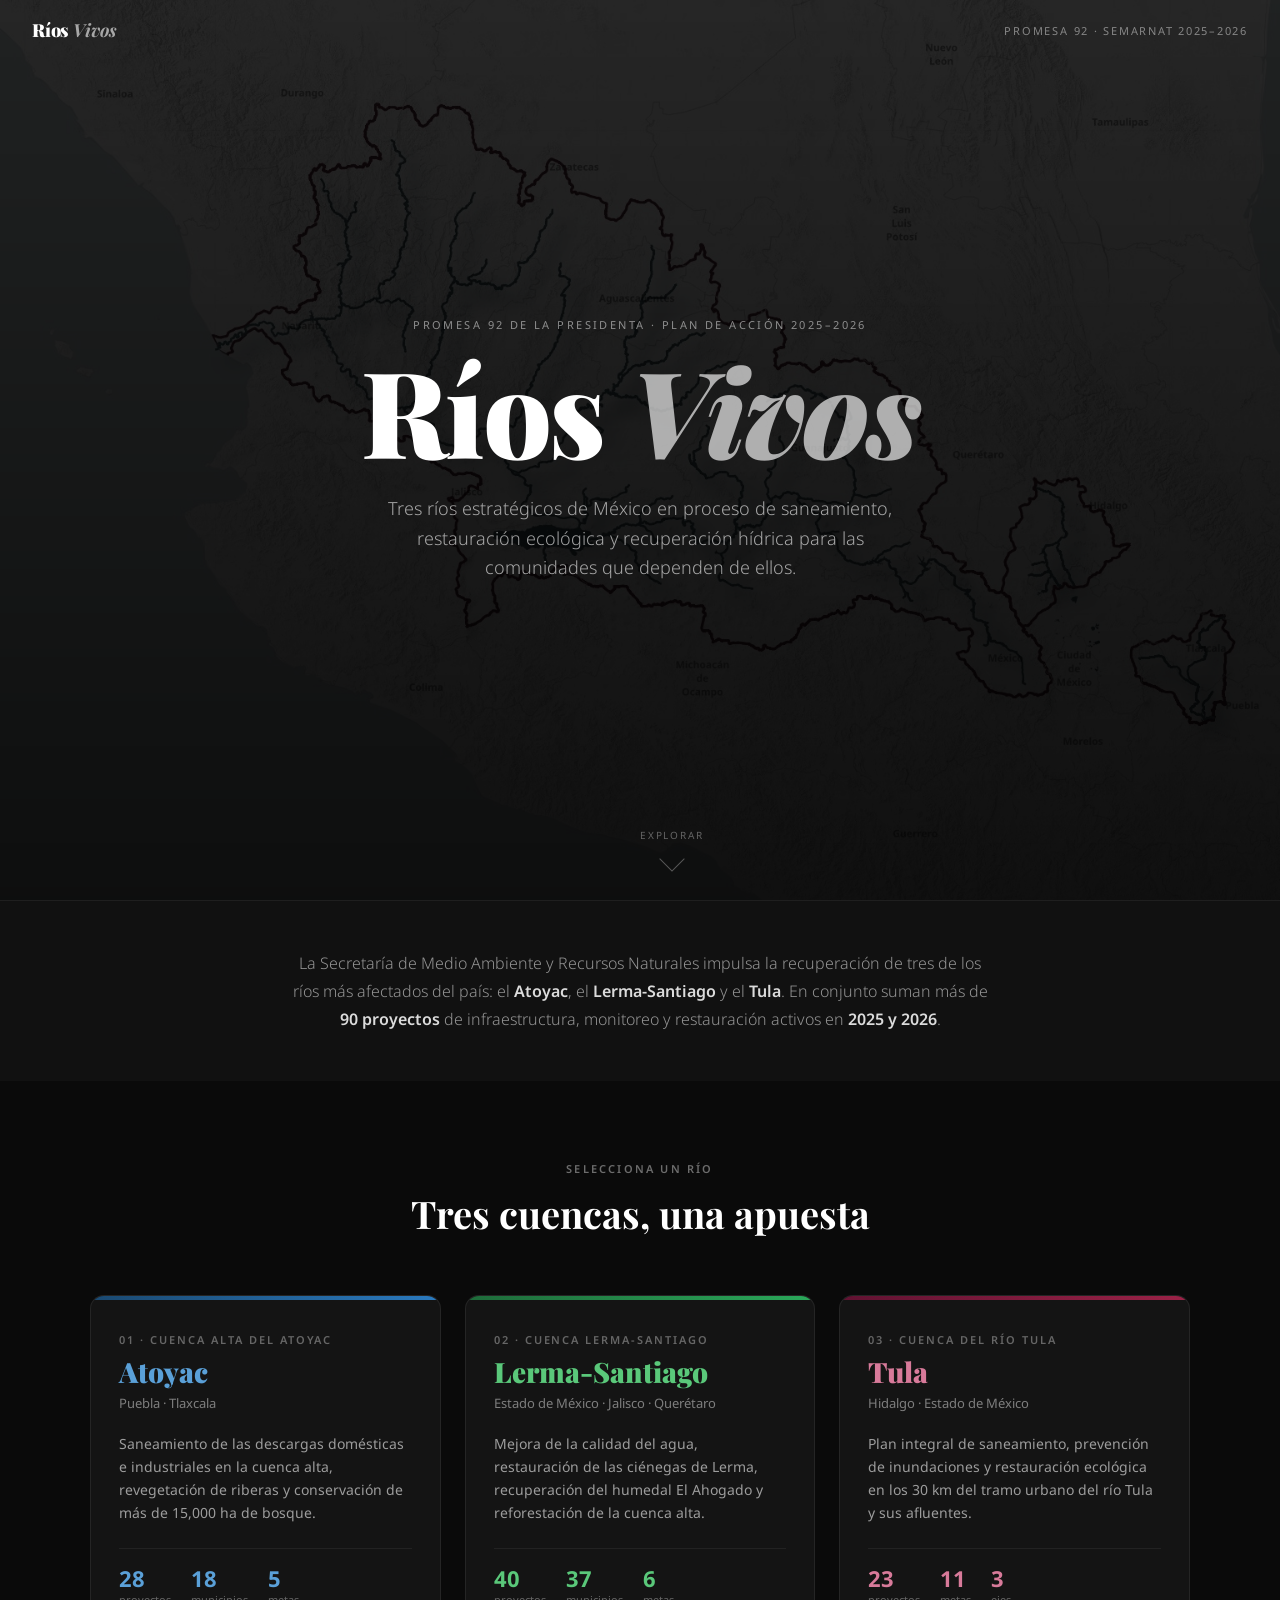
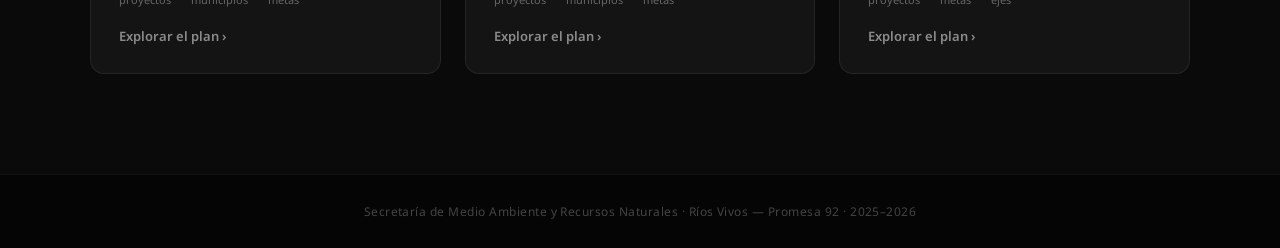
==== index.html @ ec2e2abd "Ríos Vivos: landing + 3 visores de mapa (Atoyac, Lerma-Santiago, Tula) Sitio inicial para la Promesa" ====
<!DOCTYPE html>
<html lang="es">
<head>
  <meta charset="UTF-8" />
  <meta name="viewport" content="width=device-width, initial-scale=1.0" />
  <title>Ríos Vivos — Promesa 92</title>
  <link href="https://fonts.googleapis.com/css2?family=Playfair+Display:ital,wght@0,700;0,900;1,700&family=Noto+Sans:wght@300;400;500;600&display=swap" rel="stylesheet" />
  <style>
    *, *::before, *::after { box-sizing: border-box; margin: 0; padding: 0; }
    :root {
      --atoyac: #1a4971;
      --lerma:  #1e6b3a;
      --tula:   #611232;
      --ink:    #1a1a1a;
      --off:    #f5f3f0;
    }
    html { scroll-behavior: smooth; }
    body { font-family: 'Noto Sans', sans-serif; background: #0a0a0a; color: #fff; overflow-x: hidden; }

    /* NAV */
    nav {
      position: fixed; top: 0; left: 0; right: 0; z-index: 100;
      display: flex; align-items: center; justify-content: space-between;
      padding: 18px 32px;
      transition: background .4s, padding .3s;
    }
    nav.scrolled { background: rgba(8,8,8,.92); backdrop-filter: blur(8px); padding: 12px 32px; }
    .nav-logo {
      font-family: 'Playfair Display', serif;
      font-size: 18px; font-weight: 900; color: #fff;
      text-decoration: none; letter-spacing: -.01em;
    }
    .nav-logo em { font-style: italic; color: rgba(255,255,255,.6); font-weight: 700; }
    .nav-tag {
      font-size: 11px; letter-spacing: .16em; text-transform: uppercase;
      color: rgba(255,255,255,.45); font-weight: 400;
    }

    /* HERO */
    .hero {
      position: relative; height: 100vh; min-height: 580px;
      display: flex; flex-direction: column; align-items: center; justify-content: center;
      overflow: hidden;
    }
    .hero-bg {
      position: absolute; inset: 0;
      background: url('img/tres_rios.jpg') center/cover no-repeat;
      filter: brightness(.22) saturate(.6);
      transform: scale(1.03);
      animation: hzoom 12s ease forwards;
    }
    @keyframes hzoom { from { transform:scale(1.03); } to { transform:scale(1); } }
    .hero-overlay {
      position: absolute; inset: 0;
      background: linear-gradient(180deg, rgba(0,0,0,.3) 0%, rgba(0,0,0,.7) 100%);
    }
    .hero-content { position: relative; z-index: 2; text-align: center; padding: 0 24px; }
    .hero-tag {
      font-size: 11px; letter-spacing: .22em; text-transform: uppercase;
      color: rgba(255,255,255,.5); margin-bottom: 20px;
      opacity: 0; animation: fadeUp .7s .3s forwards;
    }
    .hero-title {
      font-family: 'Playfair Display', serif;
      font-size: clamp(56px, 10vw, 120px); font-weight: 900; line-height: .95;
      letter-spacing: -.02em; color: #fff;
      opacity: 0; animation: fadeUp .9s .5s forwards;
    }
    .hero-title em { font-style: italic; color: rgba(255,255,255,.65); }
    .hero-sub {
      margin-top: 28px; max-width: 540px; margin-left: auto; margin-right: auto;
      font-size: clamp(15px, 1.8vw, 18px); color: rgba(255,255,255,.62);
      font-weight: 300; line-height: 1.65;
      opacity: 0; animation: fadeUp .8s .75s forwards;
    }
    .hero-scroll {
      position: absolute; bottom: 32px; left: 50%; transform: translateX(-50%);
      z-index: 2; display: flex; flex-direction: column; align-items: center; gap: 8px;
      opacity: 0; animation: fadeUp .6s 1.2s forwards;
    }
    .hero-scroll span { font-size: 10px; letter-spacing: .18em; text-transform: uppercase; color: rgba(255,255,255,.35); }
    .scroll-arr { width: 18px; height: 18px; border-right: 1.5px solid rgba(255,255,255,.3); border-bottom: 1.5px solid rgba(255,255,255,.3); transform: rotate(45deg); animation: bounce 1.6s infinite; }
    @keyframes bounce { 0%,100%{transform:rotate(45deg) translateY(0)} 50%{transform:rotate(45deg) translateY(5px)} }
    @keyframes fadeUp { from{opacity:0;transform:translateY(20px)} to{opacity:1;transform:translateY(0)} }

    /* INTRO STRIP */
    .intro-strip {
      background: #111; border-top: 1px solid rgba(255,255,255,.06);
      padding: 48px 32px; text-align: center;
    }
    .intro-strip p {
      max-width: 700px; margin: 0 auto;
      font-size: 16px; line-height: 1.75; color: rgba(255,255,255,.55); font-weight: 300;
    }
    .intro-strip strong { color: rgba(255,255,255,.85); font-weight: 600; }

    /* RÍOS SECTION */
    .s-rios { padding: 80px 32px 100px; }
    .s-rios-header {
      text-align: center; margin-bottom: 56px;
      opacity: 0; transform: translateY(18px);
      transition: opacity .7s, transform .7s;
    }
    .s-rios-header.visible { opacity: 1; transform: none; }
    .s-tag { font-size: 11px; font-weight: 600; letter-spacing: .2em; text-transform: uppercase; color: rgba(255,255,255,.4); display: block; margin-bottom: 12px; }
    .s-title { font-family: 'Playfair Display', serif; font-size: clamp(26px, 3vw, 38px); font-weight: 700; color: #fff; }

    .rios-grid {
      display: grid; grid-template-columns: repeat(3, 1fr);
      gap: 24px; max-width: 1100px; margin: 0 auto;
    }

    /* RÍO CARD */
    .rio-card {
      position: relative; border-radius: 14px; overflow: hidden;
      background: #141414; border: 1px solid rgba(255,255,255,.07);
      display: flex; flex-direction: column;
      opacity: 0; transform: translateY(24px);
      transition: opacity .7s, transform .7s, box-shadow .25s, border-color .25s;
      text-decoration: none; color: #fff;
    }
    .rio-card.visible { opacity: 1; transform: none; }
    .rio-card:hover { box-shadow: 0 12px 40px rgba(0,0,0,.5); border-color: rgba(255,255,255,.15); }
    .rio-card:hover .rc-stripe { height: 6px; }

    .rc-stripe { height: 4px; transition: height .2s; flex-shrink: 0; }
    .rc-atoyac { background: linear-gradient(90deg, var(--atoyac), #2a7abf); }
    .rc-lerma  { background: linear-gradient(90deg, var(--lerma),  #2aa85a); }
    .rc-tula   { background: linear-gradient(90deg, var(--tula),   #9b2247); }

    .rc-body { padding: 32px 28px 28px; flex: 1; display: flex; flex-direction: column; }
    .rc-num  { font-size: 11px; font-weight: 600; letter-spacing: .18em; text-transform: uppercase; color: rgba(255,255,255,.35); margin-bottom: 10px; }
    .rc-name {
      font-family: 'Playfair Display', serif;
      font-size: 28px; font-weight: 900; line-height: 1.1; margin-bottom: 6px;
    }
    .rc-name.cn-atoyac { color: #5aa0d8; }
    .rc-name.cn-lerma  { color: #5ac87a; }
    .rc-name.cn-tula   { color: #d87a9a; }
    .rc-sub { font-size: 13px; color: rgba(255,255,255,.45); margin-bottom: 20px; }
    .rc-desc { font-size: 14px; line-height: 1.65; color: rgba(255,255,255,.58); flex: 1; margin-bottom: 24px; }
    .rc-stats { display: flex; gap: 20px; padding-top: 18px; border-top: 1px solid rgba(255,255,255,.06); }
    .rc-stat-v { font-size: 22px; font-weight: 700; line-height: 1; }
    .rc-stat-v.sv-atoyac { color: #5aa0d8; }
    .rc-stat-v.sv-lerma  { color: #5ac87a; }
    .rc-stat-v.sv-tula   { color: #d87a9a; }
    .rc-stat-l { font-size: 11px; color: rgba(255,255,255,.35); margin-top: 3px; }
    .rc-cta {
      display: inline-flex; align-items: center; gap: 6px;
      font-size: 13px; font-weight: 600; color: rgba(255,255,255,.5);
      margin-top: 20px; transition: color .2s;
    }
    .rio-card:hover .rc-cta { color: rgba(255,255,255,.9); }

    /* FOOTER */
    footer {
      background: #050505; border-top: 1px solid rgba(255,255,255,.05);
      text-align: center; padding: 28px;
      font-size: 12px; color: rgba(255,255,255,.25); letter-spacing: .04em;
    }
    footer a { color: rgba(255,255,255,.35); text-decoration: none; }

    /* MOBILE */
    @media (max-width: 768px) {
      nav { padding: 14px 18px; }
      .rios-grid { grid-template-columns: 1fr; }
      .s-rios { padding: 60px 20px 80px; }
      .intro-strip { padding: 36px 20px; }
    }
  </style>
</head>
<body>

<nav id="main-nav">
  <a href="index.html" class="nav-logo">Ríos <em>Vivos</em></a>
  <span class="nav-tag">Promesa 92 · SEMARNAT 2025–2026</span>
</nav>

<!-- HERO -->
<section class="hero">
  <div class="hero-bg"></div>
  <div class="hero-overlay"></div>
  <div class="hero-content">
    <p class="hero-tag">Promesa 92 de la presidenta · Plan de acción 2025–2026</p>
    <h1 class="hero-title">Ríos <em>Vivos</em></h1>
    <p class="hero-sub">Tres ríos estratégicos de México en proceso de saneamiento, restauración ecológica y recuperación hídrica para las comunidades que dependen de ellos.</p>
  </div>
  <div class="hero-scroll">
    <span>Explorar</span>
    <div class="scroll-arr"></div>
  </div>
</section>

<!-- INTRO -->
<div class="intro-strip">
  <p>La Secretaría de Medio Ambiente y Recursos Naturales impulsa la recuperación de tres de los ríos más afectados del país: el <strong>Atoyac</strong>, el <strong>Lerma-Santiago</strong> y el <strong>Tula</strong>. En conjunto suman más de <strong>90 proyectos</strong> de infraestructura, monitoreo y restauración activos en <strong>2025 y 2026</strong>.</p>
</div>

<!-- TRES RÍOS -->
<section class="s-rios" id="rios">
  <div class="s-rios-header reveal">
    <span class="s-tag">Selecciona un río</span>
    <h2 class="s-title">Tres cuencas, una apuesta</h2>
  </div>

  <div class="rios-grid">

    <!-- ATOYAC -->
    <a class="rio-card reveal" href="atoyac.html" style="transition-delay:.05s">
      <div class="rc-stripe rc-atoyac"></div>
      <div class="rc-body">
        <div class="rc-num">01 · Cuenca alta del Atoyac</div>
        <div class="rc-name cn-atoyac">Atoyac</div>
        <div class="rc-sub">Puebla · Tlaxcala</div>
        <p class="rc-desc">Saneamiento de las descargas domésticas e industriales en la cuenca alta, revegetación de riberas y conservación de más de 15,000 ha de bosque.</p>
        <div class="rc-stats">
          <div><div class="rc-stat-v sv-atoyac">28</div><div class="rc-stat-l">proyectos</div></div>
          <div><div class="rc-stat-v sv-atoyac">18</div><div class="rc-stat-l">municipios</div></div>
          <div><div class="rc-stat-v sv-atoyac">5</div><div class="rc-stat-l">metas</div></div>
        </div>
        <span class="rc-cta">Explorar el plan ›</span>
      </div>
    </a>

    <!-- LERMA-SANTIAGO -->
    <a class="rio-card reveal" href="lerma.html" style="transition-delay:.15s">
      <div class="rc-stripe rc-lerma"></div>
      <div class="rc-body">
        <div class="rc-num">02 · Cuenca Lerma-Santiago</div>
        <div class="rc-name cn-lerma">Lerma-Santiago</div>
        <div class="rc-sub">Estado de México · Jalisco · Querétaro</div>
        <p class="rc-desc">Mejora de la calidad del agua, restauración de las ciénegas de Lerma, recuperación del humedal El Ahogado y reforestación de la cuenca alta.</p>
        <div class="rc-stats">
          <div><div class="rc-stat-v sv-lerma">40</div><div class="rc-stat-l">proyectos</div></div>
          <div><div class="rc-stat-v sv-lerma">37</div><div class="rc-stat-l">municipios</div></div>
          <div><div class="rc-stat-v sv-lerma">6</div><div class="rc-stat-l">metas</div></div>
        </div>
        <span class="rc-cta">Explorar el plan ›</span>
      </div>
    </a>

    <!-- TULA -->
    <a class="rio-card reveal" href="tula.html" style="transition-delay:.25s">
      <div class="rc-stripe rc-tula"></div>
      <div class="rc-body">
        <div class="rc-num">03 · Cuenca del Río Tula</div>
        <div class="rc-name cn-tula">Tula</div>
        <div class="rc-sub">Hidalgo · Estado de México</div>
        <p class="rc-desc">Plan integral de saneamiento, prevención de inundaciones y restauración ecológica en los 30 km del tramo urbano del río Tula y sus afluentes.</p>
        <div class="rc-stats">
          <div><div class="rc-stat-v sv-tula">23</div><div class="rc-stat-l">proyectos</div></div>
          <div><div class="rc-stat-v sv-tula">11</div><div class="rc-stat-l">metas</div></div>
          <div><div class="rc-stat-v sv-tula">3</div><div class="rc-stat-l">ejes</div></div>
        </div>
        <span class="rc-cta">Explorar el plan ›</span>
      </div>
    </a>

  </div>
</section>

<footer>
  Secretaría de Medio Ambiente y Recursos Naturales · Ríos Vivos — Promesa 92 · 2025–2026
</footer>

<script>
  const nav = document.getElementById('main-nav');
  window.addEventListener('scroll', () => nav.classList.toggle('scrolled', scrollY > 50));

  const obs = new IntersectionObserver(entries =>
    entries.forEach(e => { if (e.isIntersecting) { e.target.classList.add('visible'); obs.unobserve(e.target); } }),
    { threshold: 0.1 }
  );
  document.querySelectorAll('.reveal').forEach(el => obs.observe(el));
</script>
</body>
</html>
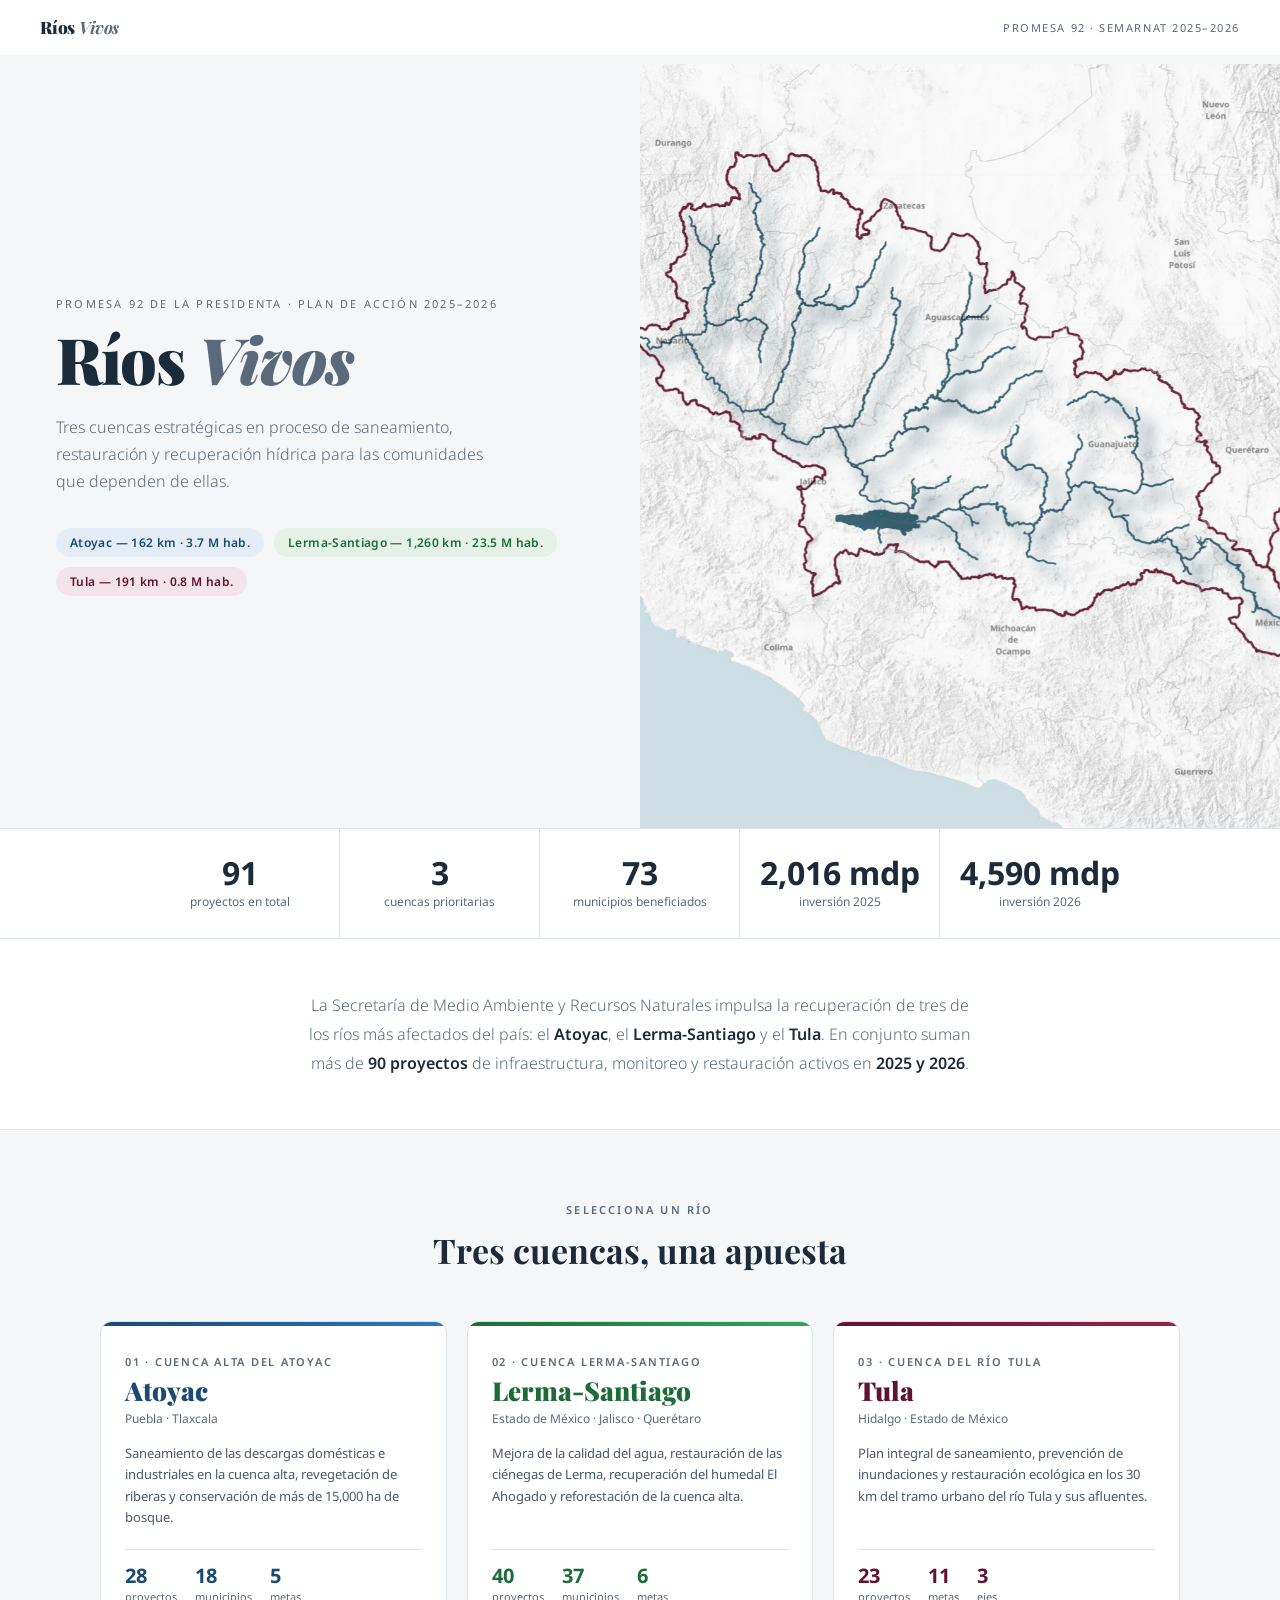
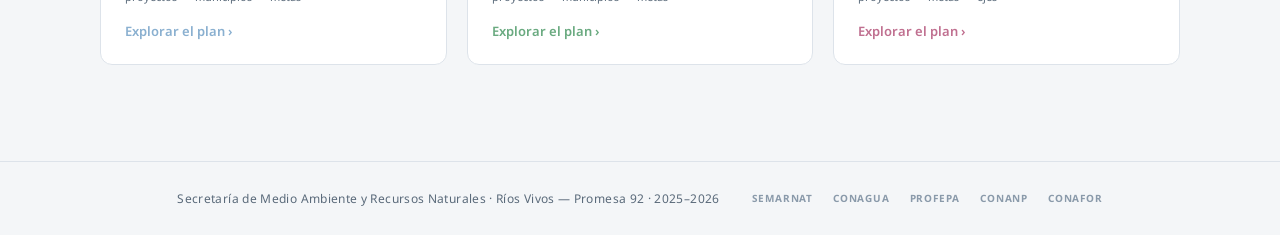
==== commit 4216025b: "Landing: rediseno claro con mapa hero, stats y cards por rio Diseno light (fondo blanco/gris claro)," ====
--- a/index.html
+++ b/index.html
@@ -11,116 +11,137 @@
       --atoyac: #1a4971;
       --lerma:  #1e6b3a;
       --tula:   #611232;
-      --ink:    #1a1a1a;
-      --off:    #f5f3f0;
+      --ink:    #1c2b3a;
+      --muted:  #5a6a7a;
+      --off:    #f4f6f8;
+      --border: #dde3ea;
     }
     html { scroll-behavior: smooth; }
-    body { font-family: 'Noto Sans', sans-serif; background: #0a0a0a; color: #fff; overflow-x: hidden; }
+    body { font-family: 'Noto Sans', sans-serif; background: #fff; color: var(--ink); overflow-x: hidden; }
 
     /* NAV */
     nav {
       position: fixed; top: 0; left: 0; right: 0; z-index: 100;
       display: flex; align-items: center; justify-content: space-between;
-      padding: 18px 32px;
-      transition: background .4s, padding .3s;
-    }
-    nav.scrolled { background: rgba(8,8,8,.92); backdrop-filter: blur(8px); padding: 12px 32px; }
+      padding: 16px 40px; background: rgba(255,255,255,.95);
+      border-bottom: 1px solid transparent;
+      backdrop-filter: blur(8px);
+      transition: border-color .3s, padding .3s;
+    }
+    nav.scrolled { border-bottom-color: var(--border); padding: 12px 40px; }
     .nav-logo {
       font-family: 'Playfair Display', serif;
-      font-size: 18px; font-weight: 900; color: #fff;
+      font-size: 17px; font-weight: 900; color: var(--ink);
       text-decoration: none; letter-spacing: -.01em;
     }
-    .nav-logo em { font-style: italic; color: rgba(255,255,255,.6); font-weight: 700; }
+    .nav-logo em { font-style: italic; color: var(--muted); font-weight: 700; }
     .nav-tag {
-      font-size: 11px; letter-spacing: .16em; text-transform: uppercase;
-      color: rgba(255,255,255,.45); font-weight: 400;
-    }
-
-    /* HERO */
+      font-size: 11px; letter-spacing: .14em; text-transform: uppercase;
+      color: var(--muted); font-weight: 400;
+    }
+
+    /* HERO — imagen del mapa */
     .hero {
-      position: relative; height: 100vh; min-height: 580px;
-      display: flex; flex-direction: column; align-items: center; justify-content: center;
-      overflow: hidden;
-    }
-    .hero-bg {
-      position: absolute; inset: 0;
-      background: url('img/tres_rios.jpg') center/cover no-repeat;
-      filter: brightness(.22) saturate(.6);
-      transform: scale(1.03);
-      animation: hzoom 12s ease forwards;
-    }
-    @keyframes hzoom { from { transform:scale(1.03); } to { transform:scale(1); } }
-    .hero-overlay {
-      position: absolute; inset: 0;
-      background: linear-gradient(180deg, rgba(0,0,0,.3) 0%, rgba(0,0,0,.7) 100%);
-    }
-    .hero-content { position: relative; z-index: 2; text-align: center; padding: 0 24px; }
+      padding-top: 64px;
+      display: grid; grid-template-columns: 1fr 1fr;
+      min-height: 92vh; align-items: center;
+      background: var(--off);
+    }
+    .hero-left {
+      padding: 60px 56px 60px 56px;
+      display: flex; flex-direction: column; justify-content: center;
+    }
     .hero-tag {
-      font-size: 11px; letter-spacing: .22em; text-transform: uppercase;
-      color: rgba(255,255,255,.5); margin-bottom: 20px;
-      opacity: 0; animation: fadeUp .7s .3s forwards;
+      font-size: 11px; letter-spacing: .2em; text-transform: uppercase;
+      color: var(--muted); margin-bottom: 18px;
+      opacity: 0; animation: fadeUp .6s .2s forwards;
     }
     .hero-title {
       font-family: 'Playfair Display', serif;
-      font-size: clamp(56px, 10vw, 120px); font-weight: 900; line-height: .95;
-      letter-spacing: -.02em; color: #fff;
-      opacity: 0; animation: fadeUp .9s .5s forwards;
-    }
-    .hero-title em { font-style: italic; color: rgba(255,255,255,.65); }
+      font-size: clamp(42px, 5vw, 72px); font-weight: 900; line-height: .95;
+      letter-spacing: -.02em; color: var(--ink);
+      opacity: 0; animation: fadeUp .8s .35s forwards;
+    }
+    .hero-title em { font-style: italic; color: var(--muted); }
     .hero-sub {
-      margin-top: 28px; max-width: 540px; margin-left: auto; margin-right: auto;
-      font-size: clamp(15px, 1.8vw, 18px); color: rgba(255,255,255,.62);
-      font-weight: 300; line-height: 1.65;
-      opacity: 0; animation: fadeUp .8s .75s forwards;
-    }
-    .hero-scroll {
-      position: absolute; bottom: 32px; left: 50%; transform: translateX(-50%);
-      z-index: 2; display: flex; flex-direction: column; align-items: center; gap: 8px;
-      opacity: 0; animation: fadeUp .6s 1.2s forwards;
-    }
-    .hero-scroll span { font-size: 10px; letter-spacing: .18em; text-transform: uppercase; color: rgba(255,255,255,.35); }
-    .scroll-arr { width: 18px; height: 18px; border-right: 1.5px solid rgba(255,255,255,.3); border-bottom: 1.5px solid rgba(255,255,255,.3); transform: rotate(45deg); animation: bounce 1.6s infinite; }
-    @keyframes bounce { 0%,100%{transform:rotate(45deg) translateY(0)} 50%{transform:rotate(45deg) translateY(5px)} }
-    @keyframes fadeUp { from{opacity:0;transform:translateY(20px)} to{opacity:1;transform:translateY(0)} }
-
-    /* INTRO STRIP */
+      margin-top: 24px; max-width: 440px;
+      font-size: 16px; color: var(--muted); font-weight: 300; line-height: 1.7;
+      opacity: 0; animation: fadeUp .7s .55s forwards;
+    }
+    .hero-badges {
+      display: flex; gap: 10px; flex-wrap: wrap; margin-top: 32px;
+      opacity: 0; animation: fadeUp .6s .7s forwards;
+    }
+    .hbadge {
+      font-size: 12px; font-weight: 600; padding: 6px 14px; border-radius: 20px;
+      letter-spacing: .03em;
+    }
+    .hb-at { background: #e4edf5; color: var(--atoyac); }
+    .hb-le { background: #e4f0e8; color: var(--lerma); }
+    .hb-tu { background: #f3e4ea; color: var(--tula); }
+    .hero-right {
+      position: relative; height: 100%;
+      display: flex; align-items: center; justify-content: center;
+      overflow: hidden;
+    }
+    .hero-map-img {
+      width: 100%; height: 100%; object-fit: cover;
+      opacity: 0; animation: fadeUp .9s .3s forwards;
+    }
+    @keyframes fadeUp { from{opacity:0;transform:translateY(14px)} to{opacity:1;transform:translateY(0)} }
+
+    /* STATS STRIP */
+    .stats-strip {
+      display: flex; justify-content: center;
+      border-top: 1px solid var(--border); border-bottom: 1px solid var(--border);
+      background: #fff;
+    }
+    .stat-item {
+      flex: 1; max-width: 200px; text-align: center;
+      padding: 28px 16px; border-right: 1px solid var(--border);
+    }
+    .stat-item:last-child { border-right: none; }
+    .stat-v { font-size: 32px; font-weight: 700; color: var(--ink); line-height: 1; }
+    .stat-l { font-size: 12px; color: var(--muted); margin-top: 4px; font-weight: 400; }
+
+    /* INTRO */
     .intro-strip {
-      background: #111; border-top: 1px solid rgba(255,255,255,.06);
-      padding: 48px 32px; text-align: center;
+      background: #fff; padding: 52px 40px; text-align: center;
+      border-bottom: 1px solid var(--border);
     }
     .intro-strip p {
-      max-width: 700px; margin: 0 auto;
-      font-size: 16px; line-height: 1.75; color: rgba(255,255,255,.55); font-weight: 300;
-    }
-    .intro-strip strong { color: rgba(255,255,255,.85); font-weight: 600; }
+      max-width: 680px; margin: 0 auto;
+      font-size: 16px; line-height: 1.8; color: var(--muted); font-weight: 300;
+    }
+    .intro-strip strong { color: var(--ink); font-weight: 600; }
 
     /* RÍOS SECTION */
-    .s-rios { padding: 80px 32px 100px; }
+    .s-rios { padding: 72px 40px 96px; background: var(--off); }
     .s-rios-header {
-      text-align: center; margin-bottom: 56px;
-      opacity: 0; transform: translateY(18px);
-      transition: opacity .7s, transform .7s;
+      text-align: center; margin-bottom: 48px;
+      opacity: 0; transform: translateY(14px);
+      transition: opacity .6s, transform .6s;
     }
     .s-rios-header.visible { opacity: 1; transform: none; }
-    .s-tag { font-size: 11px; font-weight: 600; letter-spacing: .2em; text-transform: uppercase; color: rgba(255,255,255,.4); display: block; margin-bottom: 12px; }
-    .s-title { font-family: 'Playfair Display', serif; font-size: clamp(26px, 3vw, 38px); font-weight: 700; color: #fff; }
+    .s-tag { font-size: 11px; font-weight: 600; letter-spacing: .2em; text-transform: uppercase; color: var(--muted); display: block; margin-bottom: 10px; }
+    .s-title { font-family: 'Playfair Display', serif; font-size: clamp(24px, 2.8vw, 34px); font-weight: 700; color: var(--ink); }
 
     .rios-grid {
       display: grid; grid-template-columns: repeat(3, 1fr);
-      gap: 24px; max-width: 1100px; margin: 0 auto;
+      gap: 20px; max-width: 1080px; margin: 0 auto;
     }
 
     /* RÍO CARD */
     .rio-card {
-      position: relative; border-radius: 14px; overflow: hidden;
-      background: #141414; border: 1px solid rgba(255,255,255,.07);
+      position: relative; border-radius: 12px; overflow: hidden;
+      background: #fff; border: 1px solid var(--border);
       display: flex; flex-direction: column;
-      opacity: 0; transform: translateY(24px);
-      transition: opacity .7s, transform .7s, box-shadow .25s, border-color .25s;
-      text-decoration: none; color: #fff;
+      opacity: 0; transform: translateY(20px);
+      transition: opacity .6s, transform .6s, box-shadow .2s, border-color .2s;
+      text-decoration: none; color: var(--ink);
     }
     .rio-card.visible { opacity: 1; transform: none; }
-    .rio-card:hover { box-shadow: 0 12px 40px rgba(0,0,0,.5); border-color: rgba(255,255,255,.15); }
+    .rio-card:hover { box-shadow: 0 8px 32px rgba(0,0,0,.1); border-color: #c0cdd8; }
     .rio-card:hover .rc-stripe { height: 6px; }
 
     .rc-stripe { height: 4px; transition: height .2s; flex-shrink: 0; }
@@ -128,44 +149,61 @@
     .rc-lerma  { background: linear-gradient(90deg, var(--lerma),  #2aa85a); }
     .rc-tula   { background: linear-gradient(90deg, var(--tula),   #9b2247); }
 
-    .rc-body { padding: 32px 28px 28px; flex: 1; display: flex; flex-direction: column; }
-    .rc-num  { font-size: 11px; font-weight: 600; letter-spacing: .18em; text-transform: uppercase; color: rgba(255,255,255,.35); margin-bottom: 10px; }
+    .rc-body { padding: 28px 24px 24px; flex: 1; display: flex; flex-direction: column; }
+    .rc-num  { font-size: 11px; font-weight: 600; letter-spacing: .16em; text-transform: uppercase; color: var(--muted); margin-bottom: 8px; }
     .rc-name {
       font-family: 'Playfair Display', serif;
-      font-size: 28px; font-weight: 900; line-height: 1.1; margin-bottom: 6px;
-    }
-    .rc-name.cn-atoyac { color: #5aa0d8; }
-    .rc-name.cn-lerma  { color: #5ac87a; }
-    .rc-name.cn-tula   { color: #d87a9a; }
-    .rc-sub { font-size: 13px; color: rgba(255,255,255,.45); margin-bottom: 20px; }
-    .rc-desc { font-size: 14px; line-height: 1.65; color: rgba(255,255,255,.58); flex: 1; margin-bottom: 24px; }
-    .rc-stats { display: flex; gap: 20px; padding-top: 18px; border-top: 1px solid rgba(255,255,255,.06); }
-    .rc-stat-v { font-size: 22px; font-weight: 700; line-height: 1; }
-    .rc-stat-v.sv-atoyac { color: #5aa0d8; }
-    .rc-stat-v.sv-lerma  { color: #5ac87a; }
-    .rc-stat-v.sv-tula   { color: #d87a9a; }
-    .rc-stat-l { font-size: 11px; color: rgba(255,255,255,.35); margin-top: 3px; }
+      font-size: 26px; font-weight: 900; line-height: 1.1; margin-bottom: 4px;
+    }
+    .rc-name.cn-atoyac { color: var(--atoyac); }
+    .rc-name.cn-lerma  { color: var(--lerma); }
+    .rc-name.cn-tula   { color: var(--tula); }
+    .rc-sub { font-size: 12px; color: var(--muted); margin-bottom: 16px; }
+    .rc-desc { font-size: 13px; line-height: 1.65; color: #4a5a6a; flex: 1; margin-bottom: 20px; }
+    .rc-stats { display: flex; gap: 18px; padding-top: 16px; border-top: 1px solid var(--border); }
+    .rc-stat-v { font-size: 20px; font-weight: 700; line-height: 1; }
+    .rc-stat-v.sv-atoyac { color: var(--atoyac); }
+    .rc-stat-v.sv-lerma  { color: var(--lerma); }
+    .rc-stat-v.sv-tula   { color: var(--tula); }
+    .rc-stat-l { font-size: 11px; color: var(--muted); margin-top: 3px; }
     .rc-cta {
-      display: inline-flex; align-items: center; gap: 6px;
-      font-size: 13px; font-weight: 600; color: rgba(255,255,255,.5);
-      margin-top: 20px; transition: color .2s;
-    }
-    .rio-card:hover .rc-cta { color: rgba(255,255,255,.9); }
+      display: inline-flex; align-items: center; gap: 5px;
+      font-size: 13px; font-weight: 600; color: var(--muted);
+      margin-top: 18px; transition: color .2s;
+    }
+    .rc-cta.ct-at { color: #8ab0d0; }
+    .rc-cta.ct-le { color: #6aaa80; }
+    .rc-cta.ct-tu { color: #c07090; }
+    .rio-card:hover .rc-cta { opacity: 1; }
+    .rio-card:hover .ct-at { color: var(--atoyac); }
+    .rio-card:hover .ct-le { color: var(--lerma); }
+    .rio-card:hover .ct-tu { color: var(--tula); }
 
     /* FOOTER */
     footer {
-      background: #050505; border-top: 1px solid rgba(255,255,255,.05);
-      text-align: center; padding: 28px;
-      font-size: 12px; color: rgba(255,255,255,.25); letter-spacing: .04em;
-    }
-    footer a { color: rgba(255,255,255,.35); text-decoration: none; }
+      background: var(--off); border-top: 1px solid var(--border);
+      text-align: center; padding: 28px 40px;
+      font-size: 12px; color: var(--muted); letter-spacing: .03em;
+      display: flex; align-items: center; justify-content: center; gap: 32px;
+    }
+    .footer-logos { display: flex; align-items: center; gap: 20px; }
+    .footer-logos span {
+      font-size: 10px; font-weight: 700; letter-spacing: .08em;
+      text-transform: uppercase; color: #8a9aaa;
+    }
 
     /* MOBILE */
-    @media (max-width: 768px) {
-      nav { padding: 14px 18px; }
+    @media (max-width: 860px) {
+      nav { padding: 14px 20px; }
+      .hero { grid-template-columns: 1fr; min-height: auto; }
+      .hero-left { padding: 48px 24px 32px; }
+      .hero-right { height: 280px; }
       .rios-grid { grid-template-columns: 1fr; }
-      .s-rios { padding: 60px 20px 80px; }
+      .s-rios { padding: 52px 20px 72px; }
       .intro-strip { padding: 36px 20px; }
+      .stats-strip { flex-wrap: wrap; }
+      .stat-item { min-width: 50%; border-right: none; border-bottom: 1px solid var(--border); }
+      footer { flex-direction: column; gap: 12px; }
     }
   </style>
 </head>
@@ -178,18 +216,29 @@
 
 <!-- HERO -->
 <section class="hero">
-  <div class="hero-bg"></div>
-  <div class="hero-overlay"></div>
-  <div class="hero-content">
+  <div class="hero-left">
     <p class="hero-tag">Promesa 92 de la presidenta · Plan de acción 2025–2026</p>
     <h1 class="hero-title">Ríos <em>Vivos</em></h1>
-    <p class="hero-sub">Tres ríos estratégicos de México en proceso de saneamiento, restauración ecológica y recuperación hídrica para las comunidades que dependen de ellos.</p>
-  </div>
-  <div class="hero-scroll">
-    <span>Explorar</span>
-    <div class="scroll-arr"></div>
+    <p class="hero-sub">Tres cuencas estratégicas en proceso de saneamiento, restauración y recuperación hídrica para las comunidades que dependen de ellas.</p>
+    <div class="hero-badges">
+      <span class="hbadge hb-at">Atoyac — 162 km · 3.7 M hab.</span>
+      <span class="hbadge hb-le">Lerma-Santiago — 1,260 km · 23.5 M hab.</span>
+      <span class="hbadge hb-tu">Tula — 191 km · 0.8 M hab.</span>
+    </div>
+  </div>
+  <div class="hero-right">
+    <img class="hero-map-img" src="img/tres_rios.jpg" alt="Mapa de las tres cuencas: Atoyac, Lerma-Santiago y Tula" />
   </div>
 </section>
+
+<!-- STATS -->
+<div class="stats-strip">
+  <div class="stat-item"><div class="stat-v">91</div><div class="stat-l">proyectos en total</div></div>
+  <div class="stat-item"><div class="stat-v">3</div><div class="stat-l">cuencas prioritarias</div></div>
+  <div class="stat-item"><div class="stat-v">73</div><div class="stat-l">municipios beneficiados</div></div>
+  <div class="stat-item"><div class="stat-v">2,016 mdp</div><div class="stat-l">inversión 2025</div></div>
+  <div class="stat-item"><div class="stat-v">4,590 mdp</div><div class="stat-l">inversión 2026</div></div>
+</div>
 
 <!-- INTRO -->
 <div class="intro-strip">
@@ -218,7 +267,7 @@
           <div><div class="rc-stat-v sv-atoyac">18</div><div class="rc-stat-l">municipios</div></div>
           <div><div class="rc-stat-v sv-atoyac">5</div><div class="rc-stat-l">metas</div></div>
         </div>
-        <span class="rc-cta">Explorar el plan ›</span>
+        <span class="rc-cta ct-at">Explorar el plan ›</span>
       </div>
     </a>
 
@@ -235,12 +284,12 @@
           <div><div class="rc-stat-v sv-lerma">37</div><div class="rc-stat-l">municipios</div></div>
           <div><div class="rc-stat-v sv-lerma">6</div><div class="rc-stat-l">metas</div></div>
         </div>
-        <span class="rc-cta">Explorar el plan ›</span>
+        <span class="rc-cta ct-le">Explorar el plan ›</span>
       </div>
     </a>
 
     <!-- TULA -->
-    <a class="rio-card reveal" href="tula.html" style="transition-delay:.25s">
+    <a class="rio-card reveal" href="https://andymsan.github.io/rio-tula/" target="_blank" style="transition-delay:.25s">
       <div class="rc-stripe rc-tula"></div>
       <div class="rc-body">
         <div class="rc-num">03 · Cuenca del Río Tula</div>
@@ -252,7 +301,7 @@
           <div><div class="rc-stat-v sv-tula">11</div><div class="rc-stat-l">metas</div></div>
           <div><div class="rc-stat-v sv-tula">3</div><div class="rc-stat-l">ejes</div></div>
         </div>
-        <span class="rc-cta">Explorar el plan ›</span>
+        <span class="rc-cta ct-tu">Explorar el plan ›</span>
       </div>
     </a>
 
@@ -260,7 +309,10 @@
 </section>
 
 <footer>
-  Secretaría de Medio Ambiente y Recursos Naturales · Ríos Vivos — Promesa 92 · 2025–2026
+  <span>Secretaría de Medio Ambiente y Recursos Naturales · Ríos Vivos — Promesa 92 · 2025–2026</span>
+  <div class="footer-logos">
+    <span>SEMARNAT</span><span>CONAGUA</span><span>PROFEPA</span><span>CONANP</span><span>CONAFOR</span>
+  </div>
 </footer>
 
 <script>
